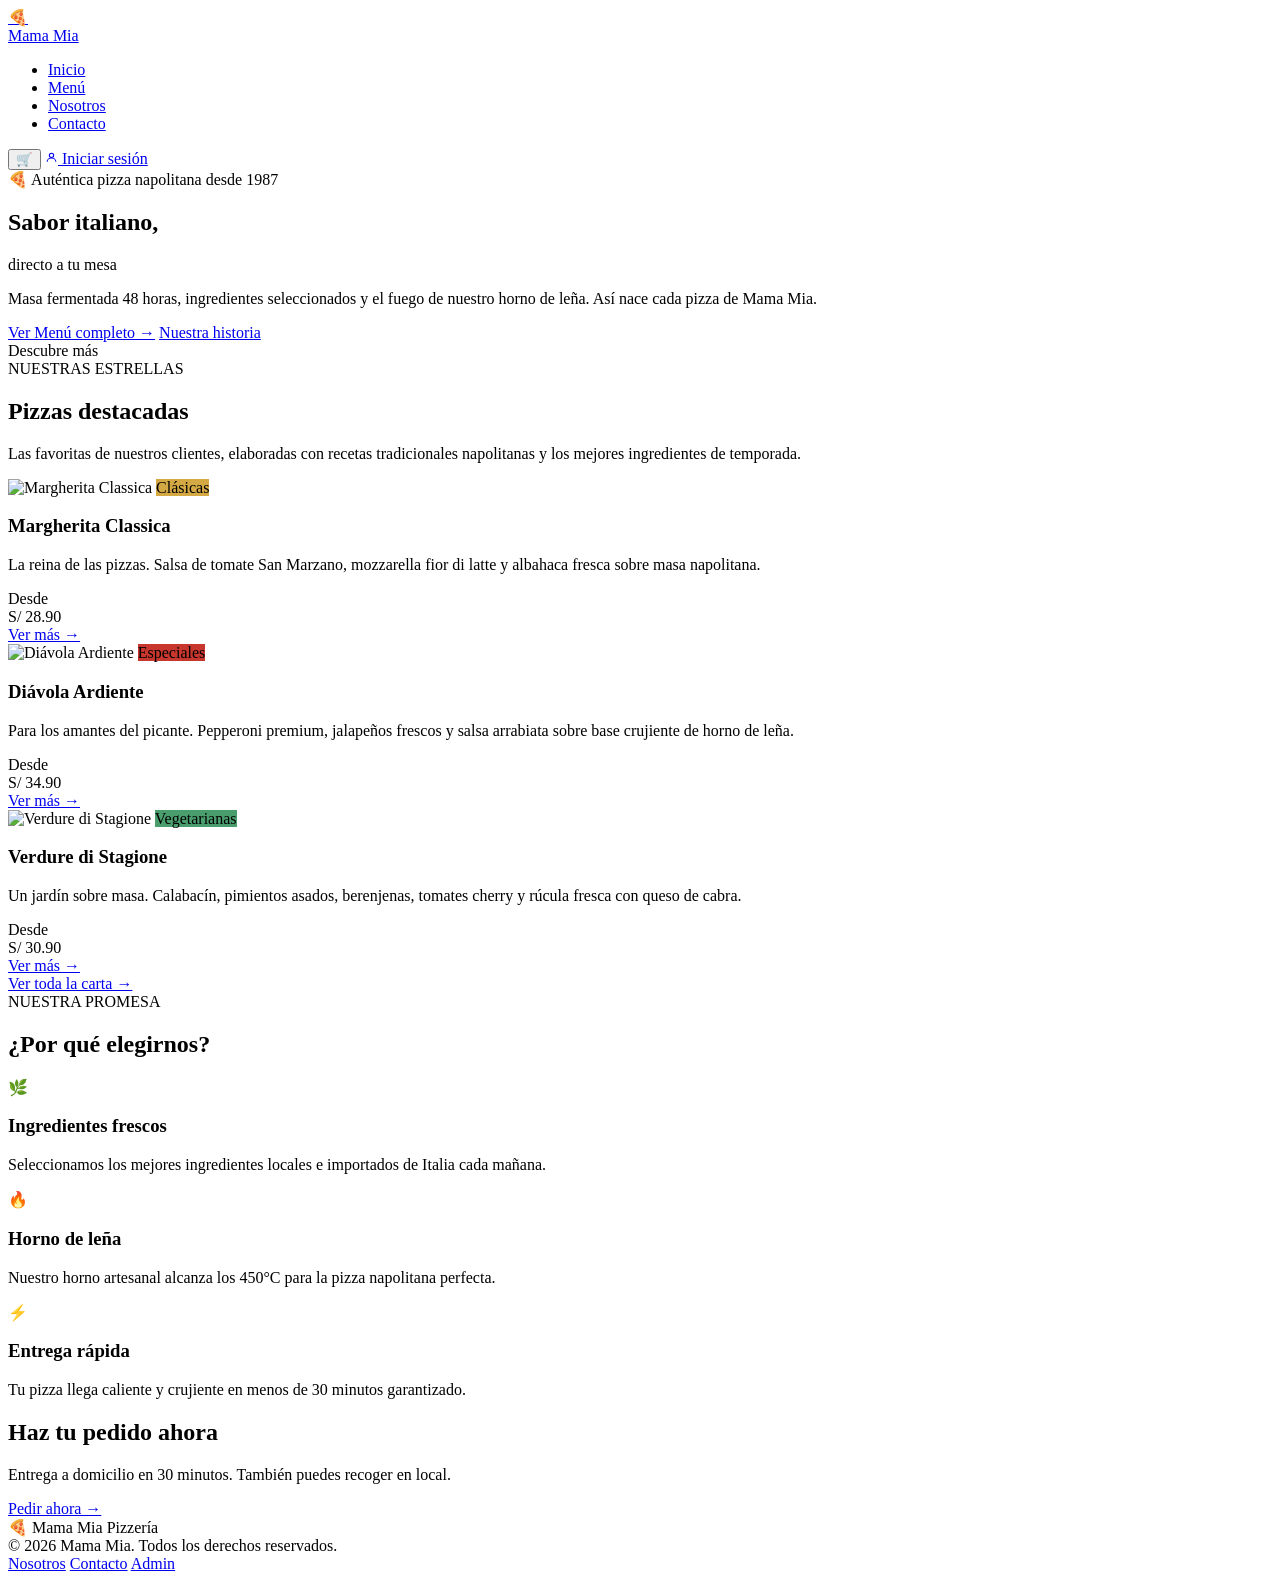
==== index.html @ 946c7c51 "Inicio/landing" ====
<!DOCTYPE html>
<html lang="es">
<head>
  <meta charset="UTF-8"/>
  <meta name="viewport" content="width=device-width, initial-scale=1.0"/>
  <title>Mama Mia Pizzería</title>
  <link href="https://fonts.googleapis.com/css2?family=Playfair+Display:ital,wght@0,700;0,900;1,700&family=Inter:wght@300;400;500;600&display=swap" rel="stylesheet"/>
  <link rel="stylesheet" href="css/style.css"/>
  <link rel="stylesheet" href="css/index.css"/>
</head>
<body>

  <!-- NAV -->
  <nav id="navbar">
    <a class="nav-logo" href="index.html">
      <div class="nav-logo-icon">🍕</div>
      <span class="nav-logo-text">Mama Mia</span>
    </a>
    <ul class="nav-links">
      <li><a href="index.html" class="active">Inicio</a></li>
      <li><a href="menu.html">Menú</a></li>
      <li><a href="nosotros.html">Nosotros</a></li>
      <li><a href="nosotros.html#contacto">Contacto</a></li>
    </ul>
    <div class="nav-right">
      <button class="nav-cart" aria-label="Carrito" onclick="location.href='carrito.html'">🛒</button>
      <a href="login.html" class="nav-signin">
        <svg width="13" height="13" fill="none" stroke="currentColor" stroke-width="2" viewBox="0 0 24 24"><circle cx="12" cy="8" r="4"/><path d="M4 20c0-4 3.6-7 8-7s8 3 8 7"/></svg>
        Iniciar sesión
      </a>
    </div>
  </nav>

  <!-- HERO -->
  <section class="hero" id="inicio">
    <div class="hero-bg" id="heroBg"></div>
    <div class="hero-overlay"></div>
    <div class="hero-content">
      <div class="hero-tag">🍕 Auténtica pizza napolitana desde 1987</div>
      <h1 class="hero-title">Sabor italiano,</h1>
      <span class="hero-title-gold">directo a tu mesa</span>
      <p class="hero-sub">Masa fermentada 48 horas, ingredientes seleccionados y el fuego de nuestro horno de leña. Así nace cada pizza de Mama Mia.</p>
      <div class="hero-btns">
        <a href="menu.html" class="btn-red">Ver Menú completo →</a>
        <a href="nosotros.html" class="btn-outline-white">Nuestra historia</a>
      </div>
    </div>
    <div class="hero-scroll">Descubre más</div>
  </section>

  <!-- PIZZAS DESTACADAS -->
  <section class="pizzas" id="menu">
    <div class="pizzas-header">
      <div class="section-label">NUESTRAS ESTRELLAS</div>
      <h2 class="section-title">Pizzas destacadas</h2>
      <p class="section-sub" style="margin-top:0.8rem;">Las favoritas de nuestros clientes, elaboradas con recetas tradicionales napolitanas y los mejores ingredientes de temporada.</p>
    </div>
    <div class="pizzas-grid">

      <div class="pizza-card">
        <div class="pizza-img-wrap">
          <img src="https://images.unsplash.com/photo-1574071318508-1cdbab80d002?w=600&q=80" alt="Margherita Classica" loading="lazy"/>
          <span class="pizza-cat" style="background:#D4A843">Clásicas</span>
        </div>
        <div class="pizza-body">
          <h3>Margherita Classica</h3>
          <p>La reina de las pizzas. Salsa de tomate San Marzano, mozzarella fior di latte y albahaca fresca sobre masa napolitana.</p>
          <div class="pizza-foot">
            <div><div class="pizza-from">Desde</div><div class="pizza-price">S/ 28.90</div></div>
            <a href="menu.html" class="btn-ver">Ver más →</a>
          </div>
        </div>
      </div>

      <div class="pizza-card">
        <div class="pizza-img-wrap">
          <img src="https://images.unsplash.com/photo-1565299624946-b28f40a0ae38?w=600&q=80" alt="Diávola Ardiente" loading="lazy"/>
          <span class="pizza-cat" style="background:#C8372D">Especiales</span>
        </div>
        <div class="pizza-body">
          <h3>Diávola Ardiente</h3>
          <p>Para los amantes del picante. Pepperoni premium, jalapeños frescos y salsa arrabiata sobre base crujiente de horno de leña.</p>
          <div class="pizza-foot">
            <div><div class="pizza-from">Desde</div><div class="pizza-price">S/ 34.90</div></div>
            <a href="menu.html" class="btn-ver">Ver más →</a>
          </div>
        </div>
      </div>

      <div class="pizza-card">
        <div class="pizza-img-wrap">
          <img src="https://images.unsplash.com/photo-1571407970349-bc81e7e96d47?w=600&q=80" alt="Verdure di Stagione" loading="lazy"/>
          <span class="pizza-cat" style="background:#4A9E6E">Vegetarianas</span>
        </div>
        <div class="pizza-body">
          <h3>Verdure di Stagione</h3>
          <p>Un jardín sobre masa. Calabacín, pimientos asados, berenjenas, tomates cherry y rúcula fresca con queso de cabra.</p>
          <div class="pizza-foot">
            <div><div class="pizza-from">Desde</div><div class="pizza-price">S/ 30.90</div></div>
            <a href="menu.html" class="btn-ver">Ver más →</a>
          </div>
        </div>
      </div>

    </div>
    <div class="pizzas-center">
      <a href="menu.html" class="btn-outline-red">Ver toda la carta →</a>
    </div>
  </section>

  <!-- POR QUÉ ELEGIRNOS -->
  <section class="why" id="nosotros">
    <div class="why-header">
      <div class="section-label">NUESTRA PROMESA</div>
      <h2 class="section-title">¿Por qué elegirnos?</h2>
    </div>
    <div class="why-grid">
      <div class="why-card">
        <div class="why-icon green">🌿</div>
        <h3>Ingredientes frescos</h3>
        <p>Seleccionamos los mejores ingredientes locales e importados de Italia cada mañana.</p>
      </div>
      <div class="why-card">
        <div class="why-icon redlight">🔥</div>
        <h3>Horno de leña</h3>
        <p>Nuestro horno artesanal alcanza los 450°C para la pizza napolitana perfecta.</p>
      </div>
      <div class="why-card">
        <div class="why-icon orange">⚡</div>
        <h3>Entrega rápida</h3>
        <p>Tu pizza llega caliente y crujiente en menos de 30 minutos garantizado.</p>
      </div>
    </div>
  </section>

  <!-- CTA -->
  <section class="cta-banner" id="contacto">
    <div class="cta-overlay"></div>
    <div class="cta-content">
      <h2>Haz tu pedido ahora</h2>
      <p>Entrega a domicilio en 30 minutos. También puedes recoger en local.</p>
      <a href="menu.html" class="btn-red">Pedir ahora →</a>
    </div>
  </section>

  <!-- FOOTER -->
  <footer>
    <div class="footer-brand">🍕 Mama Mia Pizzería</div>
    <div class="footer-copy">© 2026 Mama Mia. Todos los derechos reservados.</div>
    <div class="footer-links">
      <a href="nosotros.html">Nosotros</a>
      <a href="nosotros.html#contacto">Contacto</a>
      <a href="admin.html">Admin</a>
    </div>
  </footer>

  <script src="js/main.js"></script>
  <script src="js/index.js"></script>
</body>
</html>
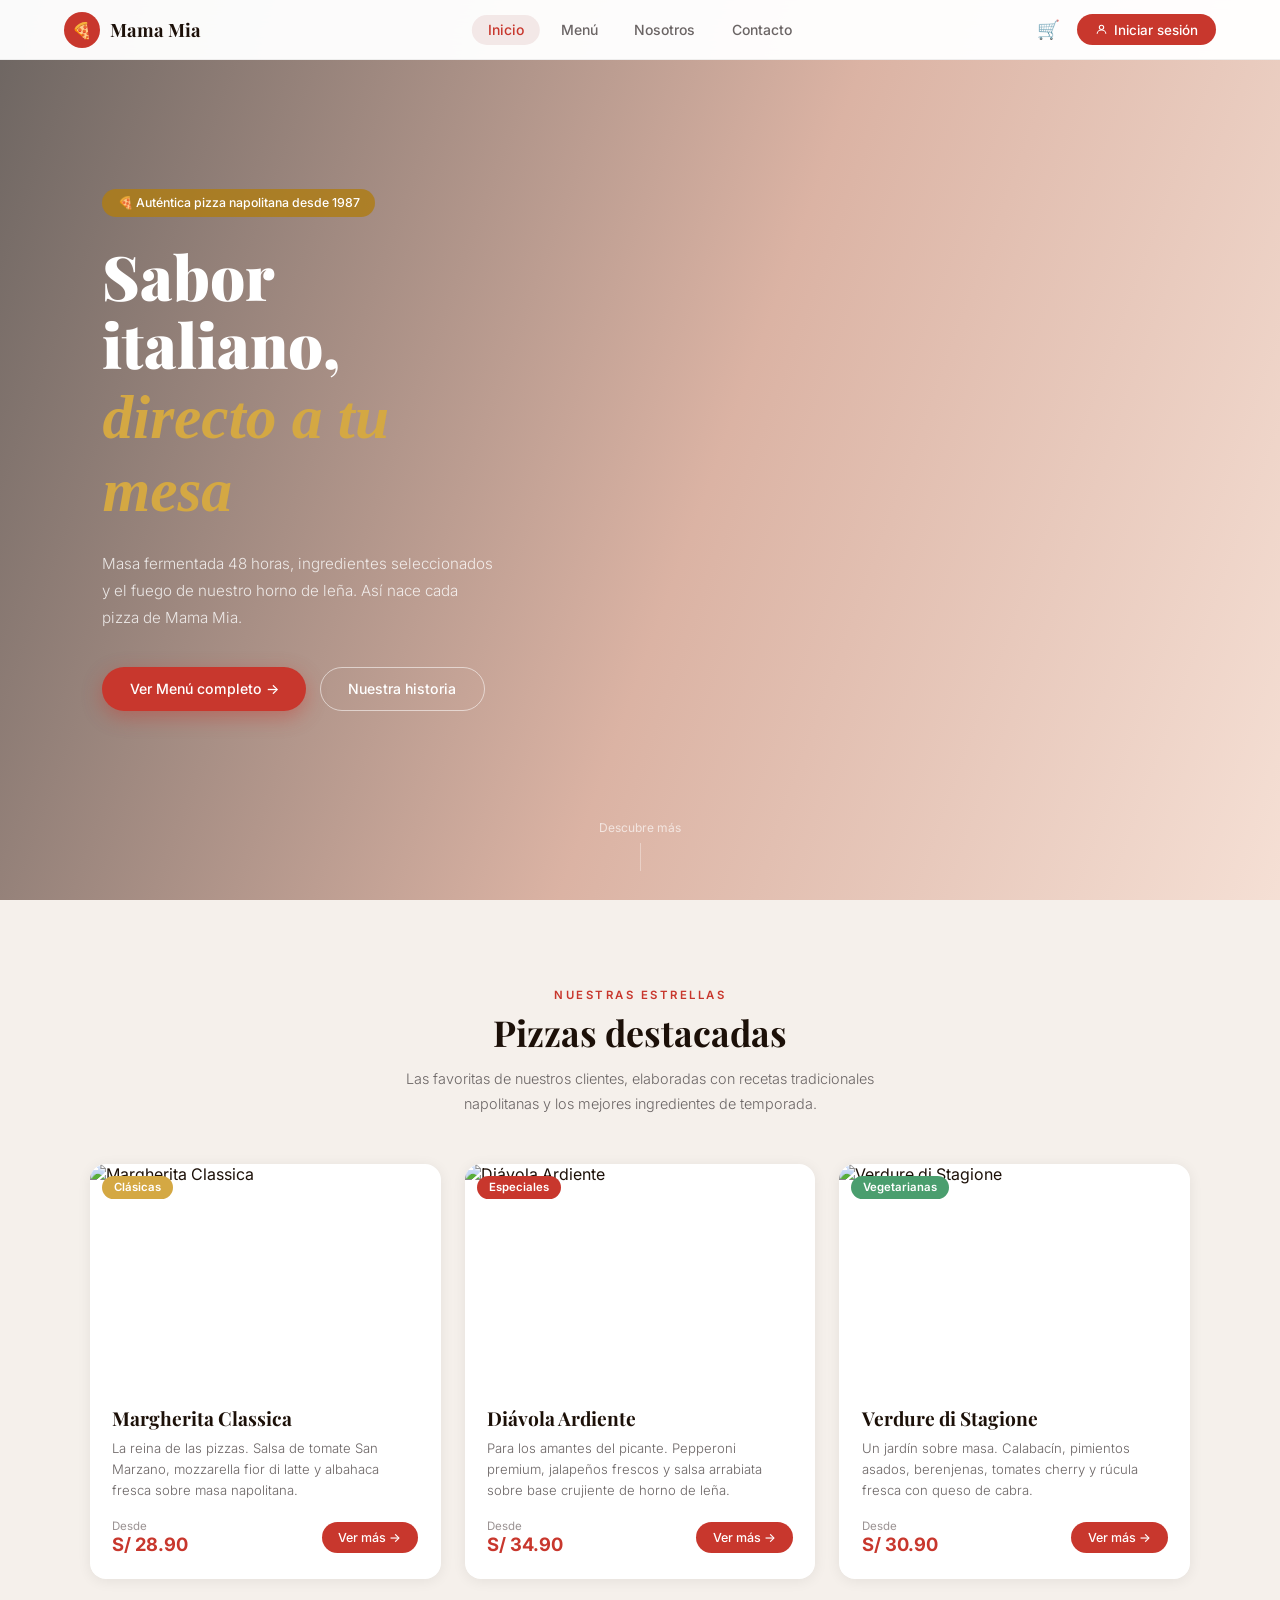
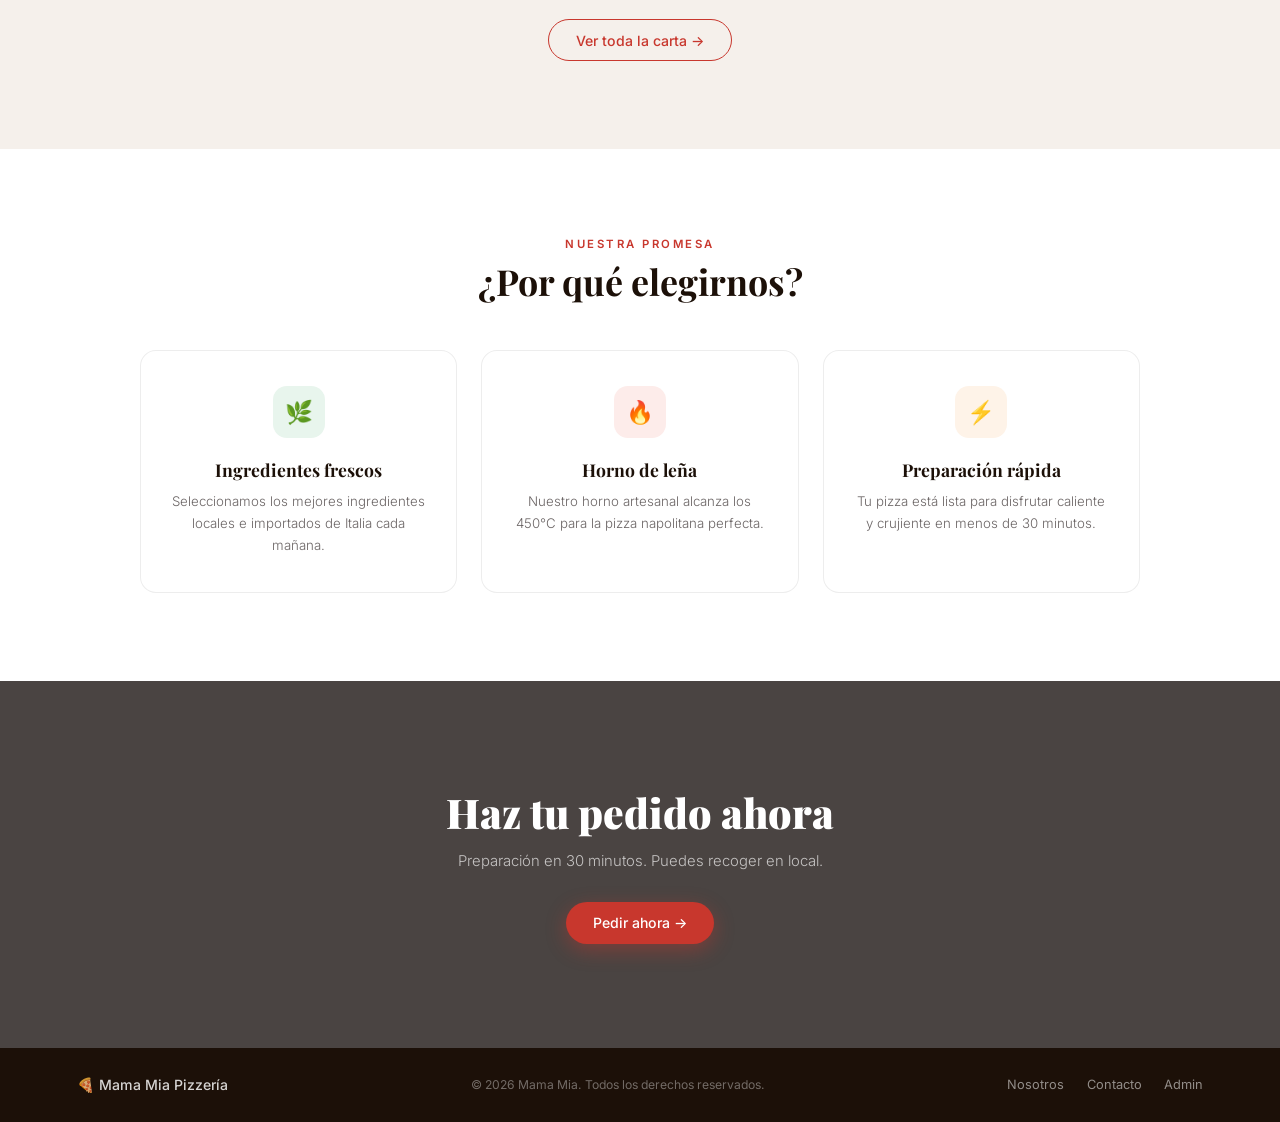
==== commit d0f049af: "correción linea 130,131 y 141" ====
--- a/index.html
+++ b/index.html
@@ -127,8 +127,8 @@
       </div>
       <div class="why-card">
         <div class="why-icon orange">⚡</div>
-        <h3>Entrega rápida</h3>
-        <p>Tu pizza llega caliente y crujiente en menos de 30 minutos garantizado.</p>
+        <h3>Preparación rápida</h3>
+        <p>Tu pizza está lista para disfrutar caliente y crujiente en menos de 30 minutos.</p>
       </div>
     </div>
   </section>
@@ -138,7 +138,7 @@
     <div class="cta-overlay"></div>
     <div class="cta-content">
       <h2>Haz tu pedido ahora</h2>
-      <p>Entrega a domicilio en 30 minutos. También puedes recoger en local.</p>
+      <p>Preparación en 30 minutos. Puedes recoger en local.</p>
       <a href="menu.html" class="btn-red">Pedir ahora →</a>
     </div>
   </section>
--- a/css/style.css
+++ b/css/style.css
@@ -0,0 +1,323 @@
+/* =============================================
+   style.css — Estilos globales Mama Mia
+   Compartido por todas las páginas
+   ============================================= */
+
+*,
+*::before,
+*::after {
+    margin: 0;
+    padding: 0;
+    box-sizing: border-box;
+}
+
+:root {
+    --red: #C8372D;
+    --red-hover: #a82c23;
+    --gold: #D4A843;
+    --cream: #F5F0EB;
+    --dark: #1C1008;
+    --gray: #6B6565;
+    --light-gray: #9B9393;
+    --white: #FFFFFF;
+    --card-radius: 16px;
+}
+
+html {
+    scroll-behavior: smooth;
+}
+
+body {
+    font-family: 'Inter', sans-serif;
+    background: var(--white);
+    color: var(--dark);
+    overflow-x: hidden;
+}
+
+/* ── NAV ── */
+nav {
+    position: fixed;
+    top: 0;
+    left: 0;
+    right: 0;
+    z-index: 200;
+    display: flex;
+    align-items: center;
+    justify-content: space-between;
+    padding: 0 5%;
+    height: 60px;
+    background: rgba(255, 255, 255, 0.97);
+    backdrop-filter: blur(12px);
+    border-bottom: 1px solid rgba(0, 0, 0, 0.06);
+    transition: box-shadow 0.3s;
+}
+
+nav.scrolled {
+    box-shadow: 0 2px 20px rgba(0, 0, 0, 0.1);
+}
+
+.nav-logo {
+    display: flex;
+    align-items: center;
+    gap: 0.6rem;
+    text-decoration: none;
+}
+
+.nav-logo-icon {
+    width: 36px;
+    height: 36px;
+    background: var(--red);
+    border-radius: 50%;
+    display: flex;
+    align-items: center;
+    justify-content: center;
+    font-size: 1rem;
+}
+
+.nav-logo-text {
+    font-family: 'Playfair Display', serif;
+    font-size: 1.15rem;
+    font-weight: 700;
+    color: var(--dark);
+}
+
+.nav-links {
+    position: absolute;
+    left: 50%;
+    transform: translateX(-50%);
+    display: flex;
+    align-items: center;
+    gap: 0.3rem;
+    list-style: none;
+}
+
+.nav-links a {
+    text-decoration: none;
+    font-size: 0.875rem;
+    font-weight: 500;
+    color: var(--gray);
+    padding: 0.4rem 1rem;
+    border-radius: 50px;
+    transition: color 0.2s, background 0.2s;
+}
+
+.nav-links a:hover {
+    color: var(--dark);
+}
+
+.nav-links a.active {
+    background: #F3E8E7;
+    color: var(--red);
+}
+
+.nav-right {
+    display: flex;
+    align-items: center;
+    gap: 0.8rem;
+}
+
+.nav-cart {
+    background: none;
+    border: none;
+    cursor: pointer;
+    font-size: 1.15rem;
+    padding: 0.3rem;
+    transition: transform 0.2s;
+}
+
+.nav-cart:hover {
+    transform: scale(1.15);
+}
+
+.nav-signin {
+    display: flex;
+    align-items: center;
+    gap: 0.4rem;
+    background: var(--red);
+    color: #fff;
+    border: none;
+    padding: 0.48rem 1.1rem;
+    border-radius: 50px;
+    font-size: 0.84rem;
+    font-weight: 500;
+    cursor: pointer;
+    text-decoration: none;
+    transition: background 0.2s, transform 0.2s;
+}
+
+.nav-signin:hover {
+    background: var(--red-hover);
+    transform: translateY(-1px);
+}
+
+/* ── BOTONES GLOBALES ── */
+.btn-red {
+    background: var(--red);
+    color: #fff;
+    padding: 0.78rem 1.7rem;
+    border-radius: 50px;
+    text-decoration: none;
+    font-size: 0.88rem;
+    font-weight: 500;
+    display: inline-flex;
+    align-items: center;
+    gap: 0.4rem;
+    box-shadow: 0 6px 20px rgba(200, 55, 45, 0.42);
+    transition: background 0.2s, transform 0.2s, box-shadow 0.2s;
+    border: none;
+    cursor: pointer;
+}
+
+.btn-red:hover {
+    background: var(--red-hover);
+    transform: translateY(-2px);
+    box-shadow: 0 10px 28px rgba(200, 55, 45, 0.52);
+}
+
+.btn-outline-red {
+    display: inline-flex;
+    align-items: center;
+    gap: 0.5rem;
+    border: 1.5px solid var(--red);
+    color: var(--red);
+    background: transparent;
+    padding: 0.72rem 1.7rem;
+    border-radius: 50px;
+    font-size: 0.88rem;
+    font-weight: 500;
+    text-decoration: none;
+    cursor: pointer;
+    transition: background 0.2s, color 0.2s, transform 0.2s;
+}
+
+.btn-outline-red:hover {
+    background: var(--red);
+    color: #fff;
+    transform: translateY(-2px);
+}
+
+.btn-outline-white {
+    background: transparent;
+    color: #fff;
+    padding: 0.78rem 1.7rem;
+    border-radius: 50px;
+    text-decoration: none;
+    font-size: 0.88rem;
+    font-weight: 500;
+    border: 1.5px solid rgba(255, 255, 255, 0.55);
+    transition: background 0.2s, border-color 0.2s;
+}
+
+.btn-outline-white:hover {
+    background: rgba(255, 255, 255, 0.1);
+    border-color: rgba(255, 255, 255, 0.9);
+}
+
+/* ── SECCIÓN LABELS ── */
+.section-label {
+    font-size: 0.71rem;
+    font-weight: 600;
+    letter-spacing: 2.5px;
+    text-transform: uppercase;
+    color: var(--red);
+    margin-bottom: 0.6rem;
+}
+
+.section-title {
+    font-family: 'Playfair Display', serif;
+    font-size: clamp(1.75rem, 2.8vw, 2.5rem);
+    font-weight: 700;
+    color: var(--dark);
+    line-height: 1.15;
+}
+
+.section-sub {
+    color: var(--gray);
+    font-size: 0.9rem;
+    line-height: 1.75;
+    font-weight: 300;
+    max-width: 540px;
+    margin: 0 auto;
+}
+
+/* ── FOOTER ── */
+footer {
+    background: #1C1008;
+    padding: 1.8rem 6%;
+    display: flex;
+    align-items: center;
+    justify-content: space-between;
+    flex-wrap: wrap;
+    gap: 1rem;
+}
+
+.footer-brand {
+    display: flex;
+    align-items: center;
+    gap: 0.5rem;
+    color: rgba(255, 255, 255, 0.82);
+    font-size: 0.88rem;
+    font-weight: 500;
+}
+
+.footer-copy {
+    color: rgba(255, 255, 255, 0.38);
+    font-size: 0.76rem;
+}
+
+.footer-links {
+    display: flex;
+    gap: 1.4rem;
+}
+
+.footer-links a {
+    color: rgba(255, 255, 255, 0.52);
+    text-decoration: none;
+    font-size: 0.8rem;
+    transition: color 0.2s;
+}
+
+.footer-links a:hover {
+    color: #fff;
+}
+
+/* ── ANIMACIONES GLOBALES ── */
+@keyframes fadeUp {
+    to {
+        opacity: 1;
+        transform: translateY(0);
+    }
+}
+
+@keyframes cardIn {
+    to {
+        opacity: 1;
+        transform: translateY(0);
+    }
+}
+
+@keyframes scrollBounce {
+
+    0%,
+    100% {
+        transform: translateX(-50%) translateY(0);
+    }
+
+    50% {
+        transform: translateX(-50%) translateY(7px);
+    }
+}
+
+/* ── RESPONSIVE ── */
+@media (max-width: 900px) {
+    .nav-links {
+        display: none;
+    }
+}
+
+@media (max-width: 580px) {
+    footer {
+        flex-direction: column;
+        align-items: flex-start;
+    }
+}
--- a/css/index.css
+++ b/css/index.css
@@ -0,0 +1,397 @@
+/* =============================================
+   index.css — Estilos exclusivos del Inicio
+   ============================================= */
+
+/* ── HERO ── */
+.hero {
+    position: relative;
+    height: 100vh;
+    min-height: 600px;
+    display: flex;
+    align-items: center;
+    overflow: hidden;
+}
+
+.hero-bg {
+    position: absolute;
+    inset: 0;
+    background: url('https://images.unsplash.com/photo-1574071318508-1cdbab80d002?w=1800&q=85') center/cover no-repeat;
+    transform: scale(1.06);
+    transition: transform 7s ease;
+}
+
+.hero-bg.loaded {
+    transform: scale(1);
+}
+
+.hero-overlay {
+    position: absolute;
+    inset: 0;
+    background: linear-gradient(110deg, rgba(18, 6, 0, 0.62) 0%, rgba(160, 55, 15, 0.38) 55%, rgba(200, 80, 20, 0.18) 100%);
+}
+
+.hero-content {
+    position: relative;
+    z-index: 2;
+    max-width: 600px;
+    padding: 0 8%;
+    opacity: 0;
+    transform: translateY(32px);
+    animation: fadeUp 0.9s 0.25s ease forwards;
+}
+
+.hero-tag {
+    display: inline-flex;
+    align-items: center;
+    gap: 0.5rem;
+    background: rgba(175, 125, 20, 0.82);
+    color: #fff;
+    font-size: 0.77rem;
+    font-weight: 500;
+    padding: 0.38rem 0.95rem;
+    border-radius: 50px;
+    margin-bottom: 1.6rem;
+    backdrop-filter: blur(4px);
+}
+
+.hero-title {
+    font-family: 'Playfair Display', serif;
+    font-size: clamp(2.6rem, 4.8vw, 4rem);
+    font-weight: 900;
+    color: #fff;
+    line-height: 1.1;
+    margin-bottom: 0.2rem;
+}
+
+.hero-title-gold {
+    font-family: 'Playfair Display', serif;
+    font-size: clamp(2.6rem, 4.8vw, 4rem);
+    font-weight: 900;
+    font-style: italic;
+    color: var(--gold);
+    line-height: 1.2;
+    display: block;
+    margin-bottom: 1.4rem;
+}
+
+.hero-sub {
+    color: rgba(255, 255, 255, 0.8);
+    font-size: 0.95rem;
+    line-height: 1.78;
+    font-weight: 300;
+    max-width: 450px;
+    margin-bottom: 2.2rem;
+}
+
+.hero-btns {
+    display: flex;
+    gap: 0.9rem;
+    flex-wrap: wrap;
+}
+
+.hero-scroll {
+    position: absolute;
+    bottom: 1.8rem;
+    left: 50%;
+    transform: translateX(-50%);
+    color: rgba(255, 255, 255, 0.65);
+    font-size: 0.75rem;
+    display: flex;
+    flex-direction: column;
+    align-items: center;
+    gap: 0.5rem;
+    z-index: 2;
+    animation: scrollBounce 2.2s ease-in-out infinite;
+}
+
+.hero-scroll::after {
+    content: '';
+    width: 1px;
+    height: 28px;
+    background: rgba(255, 255, 255, 0.35);
+}
+
+/* ── PIZZAS DESTACADAS ── */
+.pizzas {
+    background: var(--cream);
+    padding: 5.5rem 6%;
+}
+
+.pizzas-header {
+    text-align: center;
+    margin-bottom: 3rem;
+}
+
+.pizzas-grid {
+    display: grid;
+    grid-template-columns: repeat(3, 1fr);
+    gap: 1.5rem;
+    max-width: 1100px;
+    margin: 0 auto 2.5rem;
+}
+
+.pizza-card {
+    background: #fff;
+    border-radius: var(--card-radius);
+    overflow: hidden;
+    box-shadow: 0 2px 14px rgba(0, 0, 0, 0.07);
+    opacity: 0;
+    transform: translateY(30px);
+    transition: transform 0.4s cubic-bezier(.22, .68, 0, 1.15), box-shadow 0.35s;
+}
+
+.pizza-card.visible {
+    animation: cardIn 0.65s ease forwards;
+}
+
+.pizza-card:nth-child(2).visible {
+    animation-delay: 0.1s;
+}
+
+.pizza-card:nth-child(3).visible {
+    animation-delay: 0.2s;
+}
+
+.pizza-card:hover {
+    transform: translateY(-8px) !important;
+    box-shadow: 0 20px 44px rgba(0, 0, 0, 0.13);
+}
+
+.pizza-img-wrap {
+    position: relative;
+    height: 220px;
+    overflow: hidden;
+}
+
+.pizza-img-wrap img {
+    width: 100%;
+    height: 100%;
+    object-fit: cover;
+    transition: transform 0.55s ease;
+}
+
+.pizza-card:hover .pizza-img-wrap img {
+    transform: scale(1.08);
+}
+
+.pizza-cat {
+    position: absolute;
+    top: 12px;
+    left: 12px;
+    color: #fff;
+    font-size: 0.71rem;
+    font-weight: 600;
+    padding: 0.28rem 0.75rem;
+    border-radius: 50px;
+}
+
+.pizza-body {
+    padding: 1.3rem 1.4rem 1.5rem;
+}
+
+.pizza-body h3 {
+    font-family: 'Playfair Display', serif;
+    font-size: 1.2rem;
+    font-weight: 700;
+    margin-bottom: 0.45rem;
+}
+
+.pizza-body p {
+    font-size: 0.82rem;
+    color: var(--gray);
+    line-height: 1.6;
+    margin-bottom: 1.15rem;
+    font-weight: 300;
+    display: -webkit-box;
+    -webkit-line-clamp: 3;
+    -webkit-box-orient: vertical;
+    overflow: hidden;
+}
+
+.pizza-foot {
+    display: flex;
+    align-items: center;
+    justify-content: space-between;
+}
+
+.pizza-from {
+    font-size: 0.72rem;
+    color: var(--light-gray);
+}
+
+.pizza-price {
+    font-size: 1.15rem;
+    font-weight: 700;
+    color: var(--red);
+}
+
+.btn-ver {
+    background: var(--red);
+    color: #fff;
+    border: none;
+    padding: 0.52rem 1.05rem;
+    border-radius: 50px;
+    font-size: 0.78rem;
+    font-weight: 500;
+    cursor: pointer;
+    text-decoration: none;
+    display: inline-flex;
+    align-items: center;
+    gap: 0.35rem;
+    transition: background 0.2s, transform 0.2s;
+}
+
+.btn-ver:hover {
+    background: var(--red-hover);
+    transform: translateX(2px);
+}
+
+.pizzas-center {
+    text-align: center;
+}
+
+/* ── POR QUÉ ELEGIRNOS ── */
+.why {
+    background: #fff;
+    padding: 5.5rem 6%;
+}
+
+.why-header {
+    text-align: center;
+    margin-bottom: 3rem;
+}
+
+.why-grid {
+    display: grid;
+    grid-template-columns: repeat(3, 1fr);
+    gap: 1.5rem;
+    max-width: 1000px;
+    margin: 0 auto;
+}
+
+.why-card {
+    background: #fff;
+    border-radius: var(--card-radius);
+    padding: 2.2rem 1.8rem;
+    text-align: center;
+    border: 1px solid rgba(0, 0, 0, 0.07);
+    opacity: 0;
+    transform: translateY(24px);
+    transition: transform 0.35s, box-shadow 0.35s;
+}
+
+.why-card.visible {
+    animation: cardIn 0.6s ease forwards;
+}
+
+.why-card:nth-child(2).visible {
+    animation-delay: 0.12s;
+}
+
+.why-card:nth-child(3).visible {
+    animation-delay: 0.22s;
+}
+
+.why-card:hover {
+    transform: translateY(-6px) !important;
+    box-shadow: 0 14px 36px rgba(0, 0, 0, 0.09);
+}
+
+.why-icon {
+    width: 52px;
+    height: 52px;
+    border-radius: 14px;
+    margin: 0 auto 1.2rem;
+    display: flex;
+    align-items: center;
+    justify-content: center;
+    font-size: 1.4rem;
+}
+
+.why-icon.green {
+    background: #E8F5ED;
+}
+
+.why-icon.redlight {
+    background: #FDECEA;
+}
+
+.why-icon.orange {
+    background: #FEF3E8;
+}
+
+.why-card h3 {
+    font-family: 'Playfair Display', serif;
+    font-size: 1.1rem;
+    font-weight: 700;
+    margin-bottom: 0.65rem;
+}
+
+.why-card p {
+    font-size: 0.83rem;
+    color: var(--gray);
+    line-height: 1.65;
+    font-weight: 300;
+}
+
+/* ── CTA BANNER ── */
+.cta-banner {
+    position: relative;
+    padding: 6.5rem 6%;
+    text-align: center;
+    overflow: hidden;
+    background: url('https://images.unsplash.com/photo-1513104890138-7c749659a591?w=1600&q=80') center/cover no-repeat;
+}
+
+.cta-overlay {
+    position: absolute;
+    inset: 0;
+    background: rgba(12, 4, 0, 0.74);
+}
+
+.cta-content {
+    position: relative;
+    z-index: 2;
+    opacity: 0;
+    transform: translateY(20px);
+}
+
+.cta-content.visible {
+    animation: cardIn 0.7s ease forwards;
+}
+
+.cta-content h2 {
+    font-family: 'Playfair Display', serif;
+    font-size: clamp(1.8rem, 3.2vw, 2.7rem);
+    font-weight: 900;
+    color: #fff;
+    margin-bottom: 0.8rem;
+}
+
+.cta-content p {
+    color: rgba(255, 255, 255, 0.68);
+    font-size: 0.93rem;
+    font-weight: 300;
+    margin-bottom: 2rem;
+}
+
+/* ── RESPONSIVE ── */
+@media (max-width: 900px) {
+
+    .pizzas-grid,
+    .why-grid {
+        grid-template-columns: 1fr 1fr;
+    }
+}
+
+@media (max-width: 580px) {
+
+    .pizzas-grid,
+    .why-grid {
+        grid-template-columns: 1fr;
+    }
+
+    .hero-btns {
+        flex-direction: column;
+    }
+}
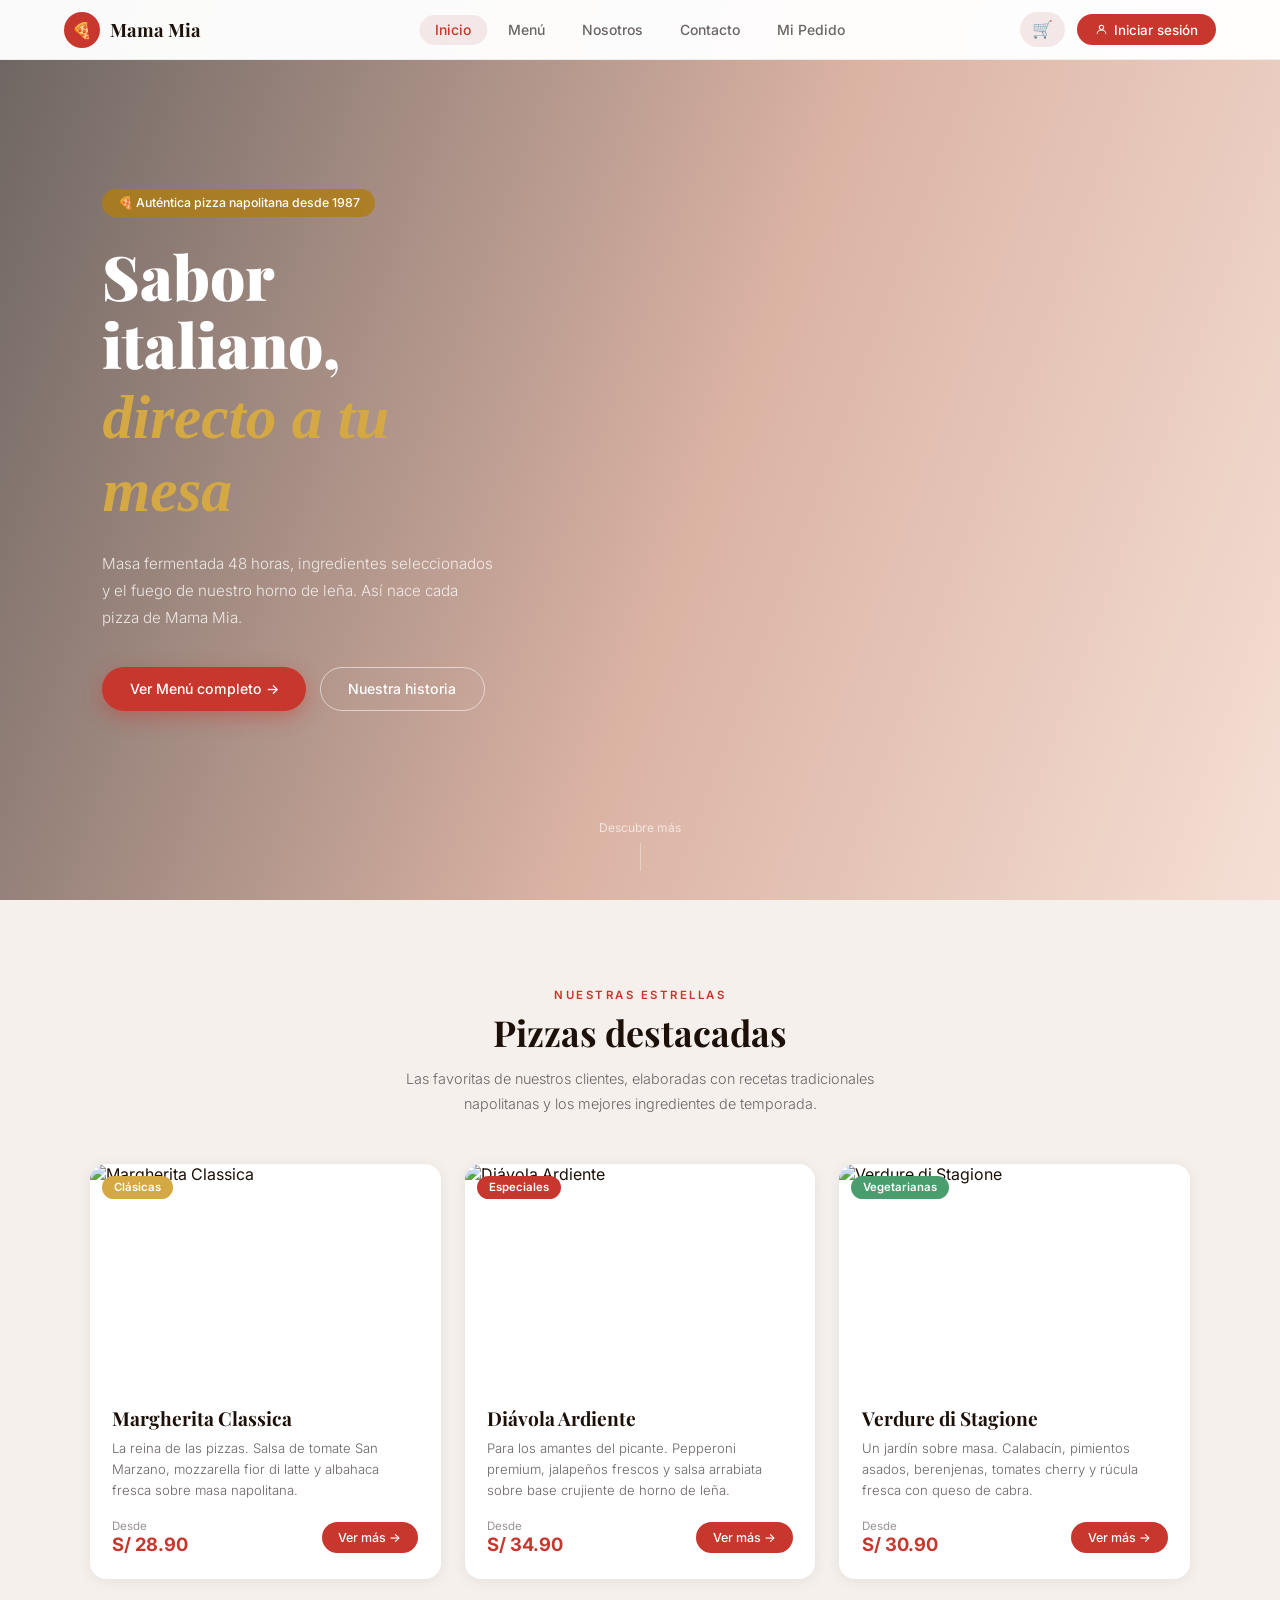
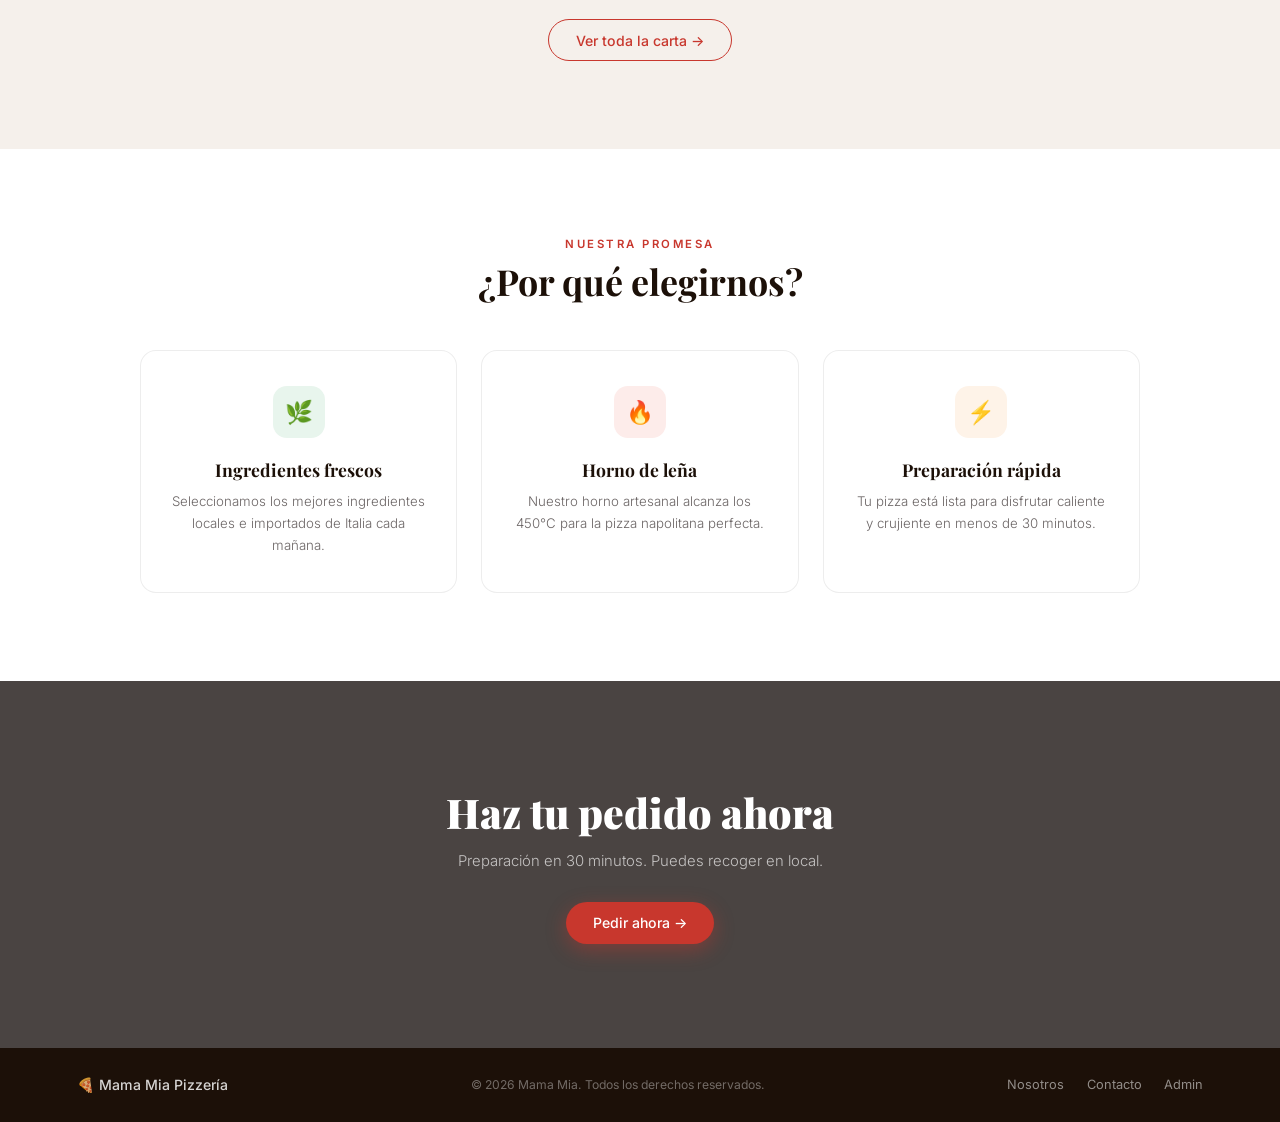
==== commit 9d31b1d4: "Correción de errores Pt1" ====
--- a/index.html
+++ b/index.html
@@ -20,10 +20,13 @@
       <li><a href="index.html" class="active">Inicio</a></li>
       <li><a href="menu.html">Menú</a></li>
       <li><a href="nosotros.html">Nosotros</a></li>
-      <li><a href="nosotros.html#contacto">Contacto</a></li>
+      <li><a href="contacto.html">Contacto</a></li>
+      <li><a href="Mipedido.html">Mi Pedido</a></li>
     </ul>
     <div class="nav-right">
-      <button class="nav-cart" aria-label="Carrito" onclick="location.href='carrito.html'">🛒</button>
+      <button class="nav-cart" onclick="location.href='carrito.html'" aria-label="Carrito">
+      🛒 <span class="nav-cart-badge" id="navCartBadge"></span>
+      </button>
       <a href="login.html" class="nav-signin">
         <svg width="13" height="13" fill="none" stroke="currentColor" stroke-width="2" viewBox="0 0 24 24"><circle cx="12" cy="8" r="4"/><path d="M4 20c0-4 3.6-7 8-7s8 3 8 7"/></svg>
         Iniciar sesión
--- a/css/style.css
+++ b/css/style.css
@@ -117,16 +117,49 @@
 }
 
 .nav-cart {
-    background: none;
+    position: relative;
+    background: #F3E8E7;
     border: none;
     cursor: pointer;
-    font-size: 1.15rem;
-    padding: 0.3rem;
-    transition: transform 0.2s;
+    font-size: 1.05rem;
+    padding: 0.42rem 0.75rem;
+    border-radius: 50px;
+    display: flex;
+    align-items: center;
+    gap: 0.3rem;
+    color: var(--red);
+    font-weight: 600;
+    transition: background 0.2s, transform 0.2s;
 }
 
 .nav-cart:hover {
-    transform: scale(1.15);
+    background: #FDECEA;
+    transform: scale(1.05);
+}
+
+.nav-cart-badge {
+    background: var(--red);
+    color: #fff;
+    font-size: 0.65rem;
+    font-weight: 700;
+    min-width: 18px;
+    height: 18px;
+    border-radius: 50px;
+    display: none;
+    align-items: center;
+    justify-content: center;
+    padding: 0 4px;
+    animation: badgePop 0.3s cubic-bezier(.22, .68, 0, 1.4);
+}
+
+@keyframes badgePop {
+    0% {
+        transform: scale(0);
+    }
+
+    100% {
+        transform: scale(1);
+    }
 }
 
 .nav-signin {
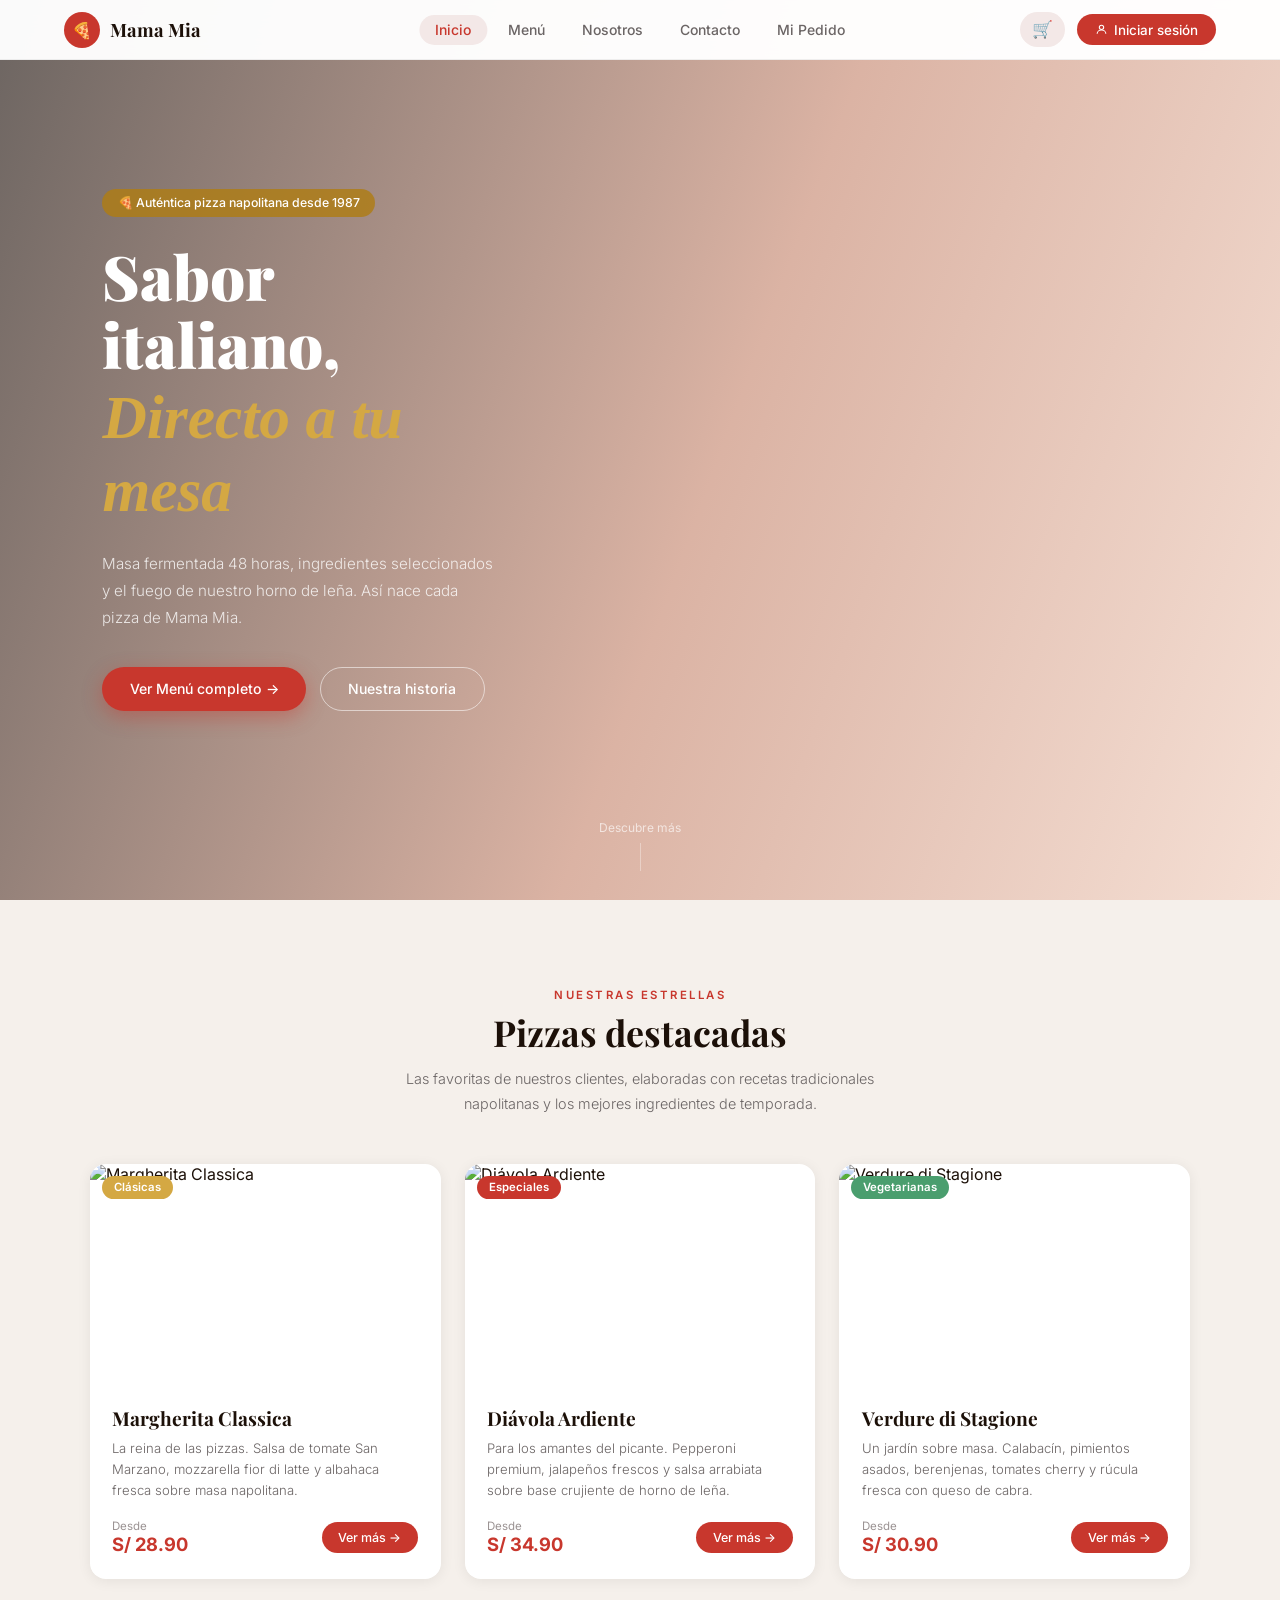
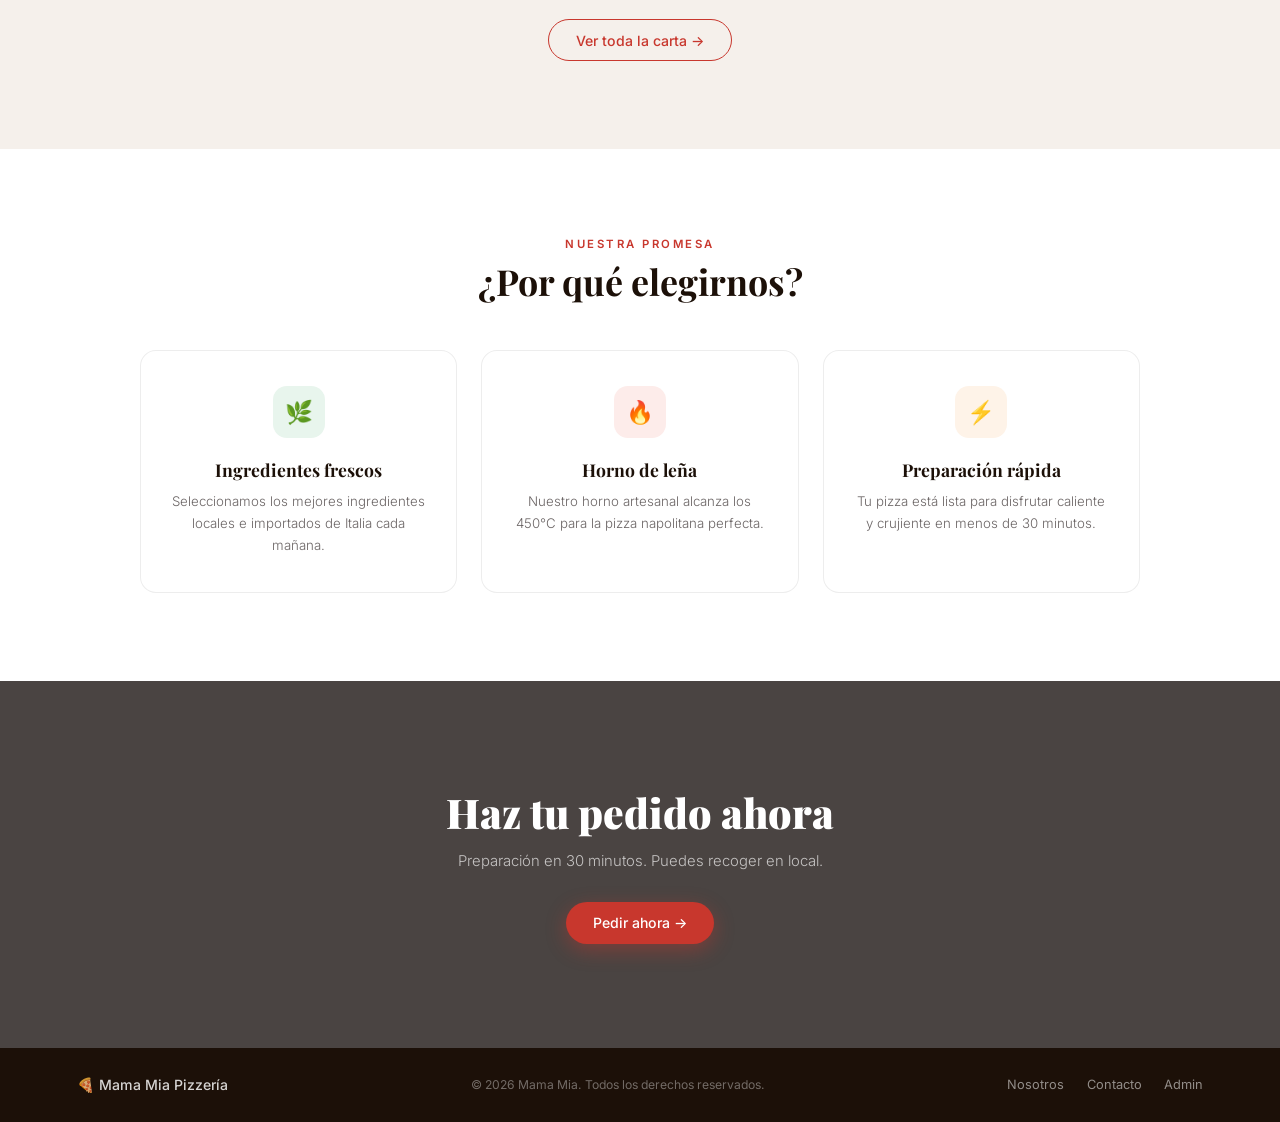
==== commit bf0c0fd1: "Primer commit - Jorge Soto" ====
--- a/index.html
+++ b/index.html
@@ -41,7 +41,7 @@
     <div class="hero-content">
       <div class="hero-tag">🍕 Auténtica pizza napolitana desde 1987</div>
       <h1 class="hero-title">Sabor italiano,</h1>
-      <span class="hero-title-gold">directo a tu mesa</span>
+      <span class="hero-title-gold">Directo a tu mesa</span>
       <p class="hero-sub">Masa fermentada 48 horas, ingredientes seleccionados y el fuego de nuestro horno de leña. Así nace cada pizza de Mama Mia.</p>
       <div class="hero-btns">
         <a href="menu.html" class="btn-red">Ver Menú completo →</a>
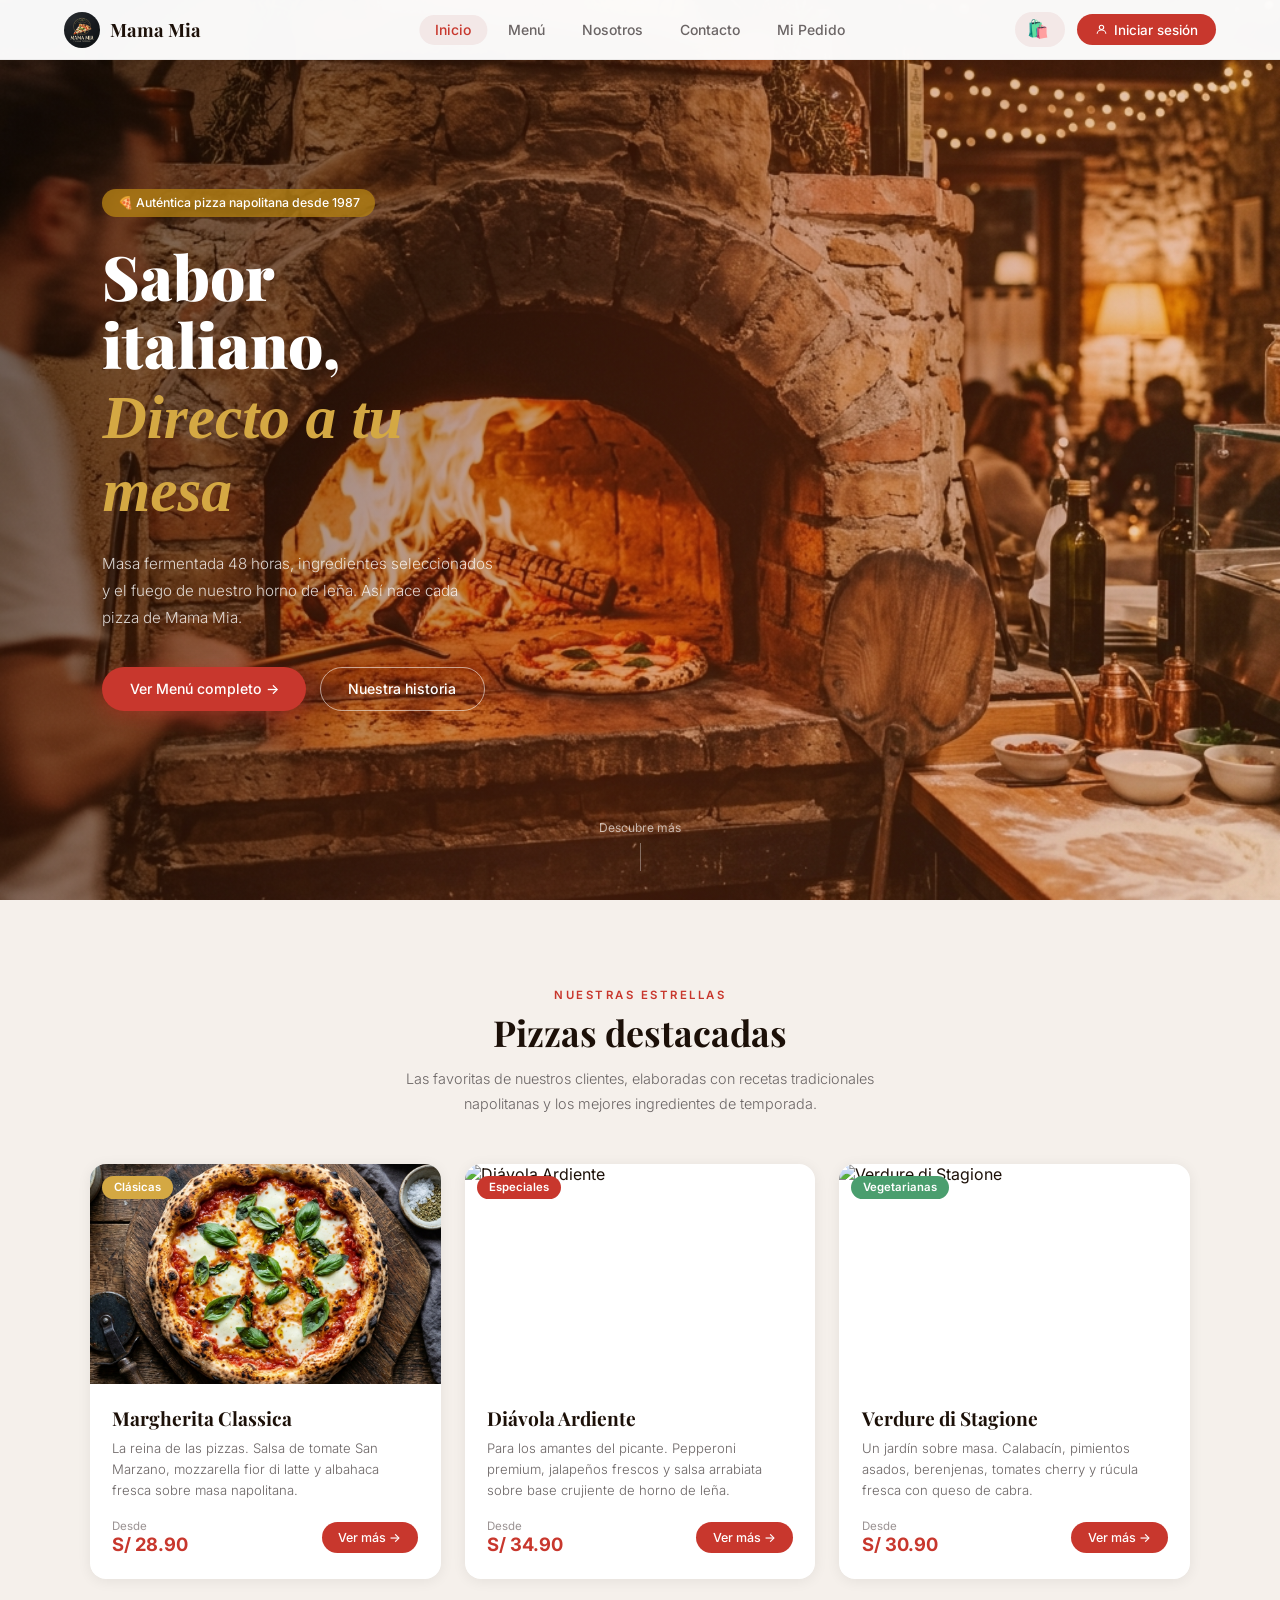
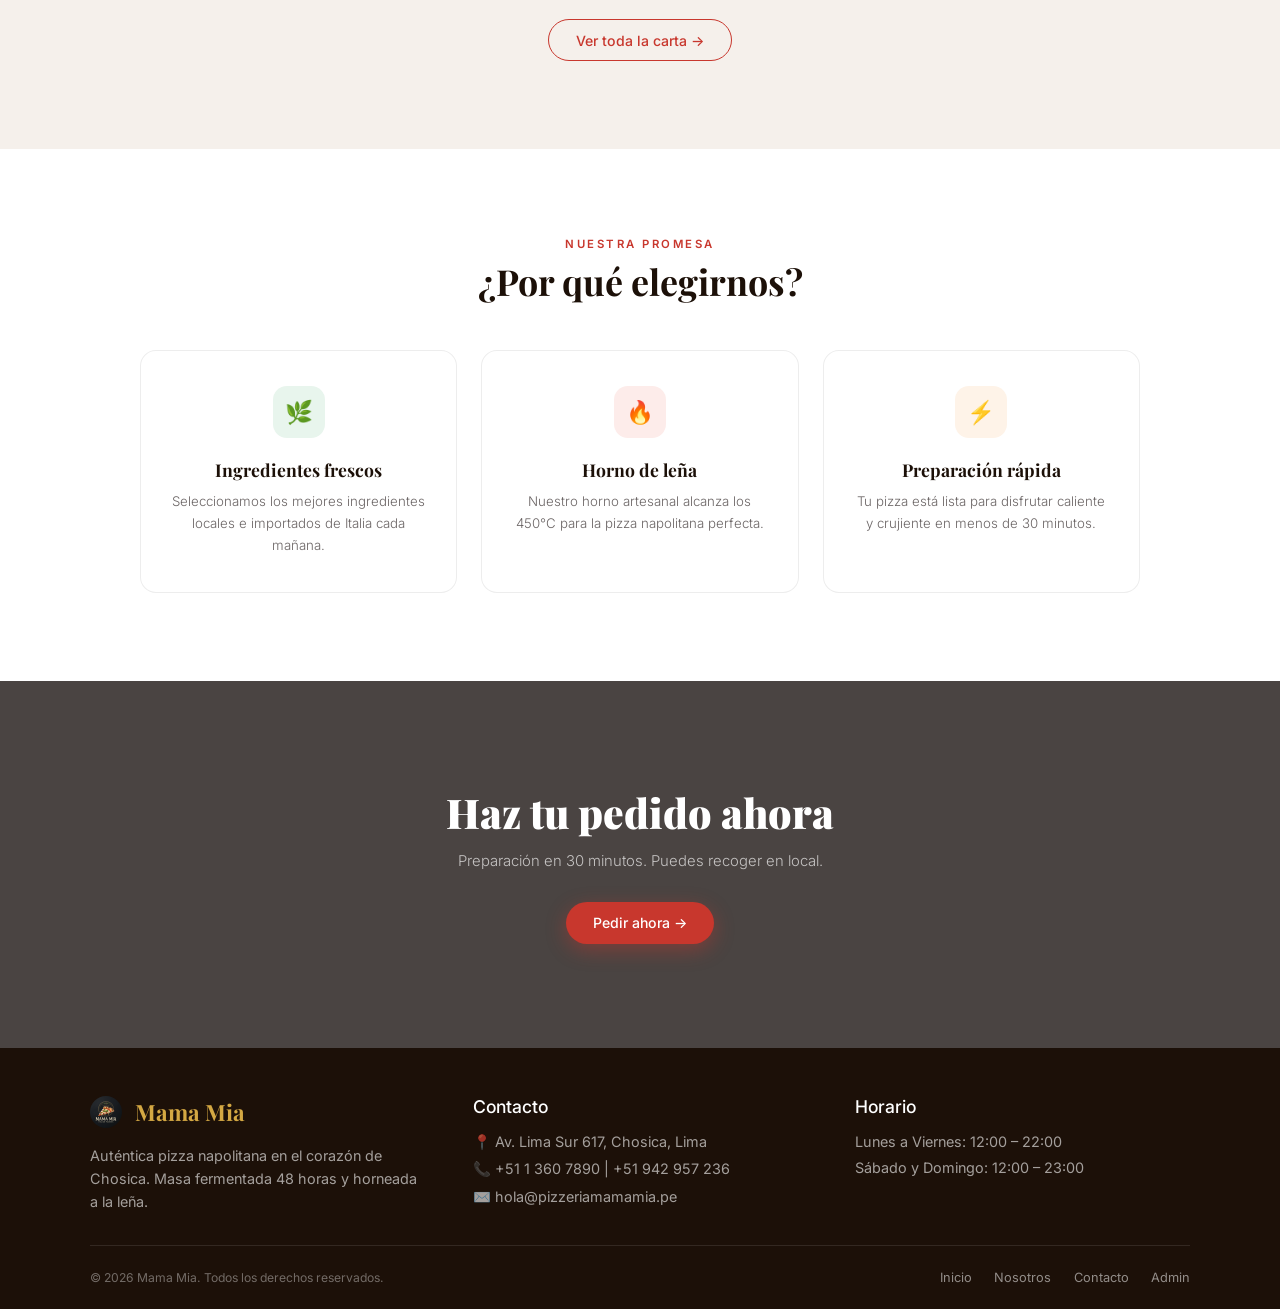
==== commit 4c83cf3c: "correción_total" ====
--- a/index.html
+++ b/index.html
@@ -13,7 +13,7 @@
   <!-- NAV -->
   <nav id="navbar">
     <a class="nav-logo" href="index.html">
-      <div class="nav-logo-icon">🍕</div>
+      <img src="img/logo.png" alt="Logo" class="nav-logo-icon" style="background:none; padding:0; object-fit:cover;"/>
       <span class="nav-logo-text">Mama Mia</span>
     </a>
     <ul class="nav-links">
@@ -25,7 +25,7 @@
     </ul>
     <div class="nav-right">
       <button class="nav-cart" onclick="location.href='carrito.html'" aria-label="Carrito">
-      🛒 <span class="nav-cart-badge" id="navCartBadge"></span>
+      <span style="font-size:1.1rem; display:inline-block; margin-right:4px;">🛍️</span> <span class="nav-cart-badge" id="navCartBadge"></span>
       </button>
       <a href="login.html" class="nav-signin">
         <svg width="13" height="13" fill="none" stroke="currentColor" stroke-width="2" viewBox="0 0 24 24"><circle cx="12" cy="8" r="4"/><path d="M4 20c0-4 3.6-7 8-7s8 3 8 7"/></svg>
@@ -62,7 +62,7 @@
 
       <div class="pizza-card">
         <div class="pizza-img-wrap">
-          <img src="https://images.unsplash.com/photo-1574071318508-1cdbab80d002?w=600&q=80" alt="Margherita Classica" loading="lazy"/>
+          <img src="img/pizza_margherita.png" alt="Margherita Classica" loading="lazy"/>
           <span class="pizza-cat" style="background:#D4A843">Clásicas</span>
         </div>
         <div class="pizza-body">
@@ -147,13 +147,38 @@
   </section>
 
   <!-- FOOTER -->
-  <footer>
-    <div class="footer-brand">🍕 Mama Mia Pizzería</div>
-    <div class="footer-copy">© 2026 Mama Mia. Todos los derechos reservados.</div>
-    <div class="footer-links">
-      <a href="nosotros.html">Nosotros</a>
-      <a href="nosotros.html#contacto">Contacto</a>
-      <a href="admin.html">Admin</a>
+    <footer>
+    <div class="footer-container">
+      <div class="footer-col">
+        <div class="footer-brand">
+          <img src="img/logo.png" alt="Logo"> Mama Mia
+        </div>
+        <p class="footer-desc">Auténtica pizza napolitana en el corazón de Chosica. Masa fermentada 48 horas y horneada a la leña.</p>
+      </div>
+      <div class="footer-col">
+        <h4>Contacto</h4>
+        <div class="footer-info">
+          <span>📍 Av. Lima Sur 617, Chosica, Lima</span>
+          <span>📞 +51 1 360 7890 | +51 942 957 236</span>
+          <span>✉️ hola@pizzeriamamamia.pe</span>
+        </div>
+      </div>
+      <div class="footer-col">
+        <h4>Horario</h4>
+        <div class="footer-info">
+          <span>Lunes a Viernes: 12:00 – 22:00</span>
+          <span>Sábado y Domingo: 12:00 – 23:00</span>
+        </div>
+      </div>
+    </div>
+    <div class="footer-bottom">
+      <div class="footer-copy">© 2026 Mama Mia. Todos los derechos reservados.</div>
+      <div class="footer-links">
+        <a href="index.html">Inicio</a>
+        <a href="nosotros.html">Nosotros</a>
+        <a href="contacto.html">Contacto</a>
+        <a href="admin.html">Admin</a>
+      </div>
     </div>
   </footer>
 
--- a/css/style.css
+++ b/css/style.css
@@ -35,7 +35,7 @@
 }
 
 /* ── NAV ── */
-nav {
+#navbar {
     position: fixed;
     top: 0;
     left: 0;
@@ -52,7 +52,7 @@
     transition: box-shadow 0.3s;
 }
 
-nav.scrolled {
+#navbar.scrolled {
     box-shadow: 0 2px 20px rgba(0, 0, 0, 0.1);
 }
 
@@ -276,21 +276,78 @@
 /* ── FOOTER ── */
 footer {
     background: #1C1008;
-    padding: 1.8rem 6%;
-    display: flex;
-    align-items: center;
-    justify-content: space-between;
-    flex-wrap: wrap;
-    gap: 1rem;
-}
-
-.footer-brand {
-    display: flex;
-    align-items: center;
-    gap: 0.5rem;
+    padding: 3rem 6% 1.5rem;
     color: rgba(255, 255, 255, 0.82);
     font-size: 0.88rem;
-    font-weight: 500;
+    display: flex;
+    flex-direction: column;
+    align-items: center;
+}
+
+.footer-container {
+    width: 100%;
+    max-width: 1100px;
+    display: flex;
+    flex-wrap: wrap;
+    gap: 3rem;
+    justify-content: space-between;
+    margin-bottom: 2rem;
+}
+
+.footer-col {
+    flex: 1;
+    min-width: 250px;
+}
+
+.footer-brand {
+    display: flex;
+    align-items: center;
+    gap: 0.8rem;
+    color: #D4A843;
+    font-family: 'Playfair Display', serif;
+    font-size: 1.4rem;
+    font-weight: 700;
+    margin-bottom: 1rem;
+}
+
+.footer-brand img {
+    width: 32px;
+    height: 32px;
+    border-radius: 50%;
+    object-fit: cover;
+}
+
+.footer-desc {
+    color: rgba(255, 255, 255, 0.6);
+    line-height: 1.6;
+    font-size: 0.9rem;
+}
+
+.footer-col h4 {
+    color: #fff;
+    font-size: 1.1rem;
+    margin-bottom: 1rem;
+    font-weight: 500;
+}
+
+.footer-info {
+    display: flex;
+    flex-direction: column;
+    gap: 0.6rem;
+    color: rgba(255, 255, 255, 0.6);
+    font-size: 0.9rem;
+}
+
+.footer-bottom {
+    width: 100%;
+    max-width: 1100px;
+    border-top: 1px solid rgba(255, 255, 255, 0.1);
+    padding-top: 1.5rem;
+    display: flex;
+    flex-wrap: wrap;
+    justify-content: space-between;
+    align-items: center;
+    gap: 1.5rem;
 }
 
 .footer-copy {
@@ -312,6 +369,142 @@
 
 .footer-links a:hover {
     color: #fff;
+}
+
+/* ── NAV USER DROPDOWN ── */
+.nav-user {
+    position: relative;
+}
+
+.nav-user-btn {
+    display: flex;
+    align-items: center;
+    gap: 0.5rem;
+    background: #F3E8E7;
+    border: none;
+    cursor: pointer;
+    padding: 0.42rem 0.9rem;
+    border-radius: 50px;
+    font-size: 0.84rem;
+    font-weight: 500;
+    color: var(--red);
+    font-family: 'Inter', sans-serif;
+    transition: background 0.2s;
+}
+
+.nav-user-btn:hover {
+    background: #FDECEA;
+}
+
+.nav-user-avatar {
+    width: 24px;
+    height: 24px;
+    border-radius: 50%;
+    background: var(--red);
+    color: #fff;
+    display: flex;
+    align-items: center;
+    justify-content: center;
+    font-size: 0.72rem;
+    font-weight: 700;
+    flex-shrink: 0;
+}
+
+.nav-user-arrow {
+    font-size: 0.7rem;
+    transition: transform 0.2s;
+}
+
+.nav-user-dropdown {
+    position: absolute;
+    top: calc(100% + 10px);
+    right: 0;
+    background: #fff;
+    border-radius: 14px;
+    min-width: 200px;
+    box-shadow: 0 8px 32px rgba(0, 0, 0, 0.14);
+    border: 1px solid rgba(0, 0, 0, 0.07);
+    overflow: hidden;
+    z-index: 9999;
+    animation: dropIn 0.2s cubic-bezier(.22, .68, 0, 1.2);
+}
+
+@keyframes dropIn {
+    from {
+        opacity: 0;
+        transform: translateY(-8px) scale(0.97);
+    }
+
+    to {
+        opacity: 1;
+        transform: translateY(0) scale(1);
+    }
+}
+
+.dropdown-header {
+    padding: 1rem 1.1rem 0.8rem;
+    border-bottom: 1px solid rgba(0, 0, 0, 0.06);
+    background: #FAFAFA;
+}
+
+.dropdown-name {
+    font-size: 0.88rem;
+    font-weight: 600;
+    color: var(--dark);
+}
+
+.dropdown-email {
+    font-size: 0.75rem;
+    color: var(--light-gray);
+    margin-top: 0.15rem;
+}
+
+.dropdown-item {
+    display: flex;
+    align-items: center;
+    gap: 0.6rem;
+    padding: 0.75rem 1.1rem;
+    font-size: 0.84rem;
+    color: var(--dark);
+    text-decoration: none;
+    transition: background 0.15s;
+    width: 100%;
+    background: none;
+    border: none;
+    cursor: pointer;
+    font-family: 'Inter', sans-serif;
+    text-align: left;
+}
+
+.dropdown-item:hover {
+    background: #F5F0EB;
+}
+
+.dropdown-item.logout {
+    color: var(--red);
+}
+
+.dropdown-item.logout:hover {
+    background: #FEF2F2;
+}
+
+.dropdown-divider {
+    height: 1px;
+    background: rgba(0, 0, 0, 0.06);
+    margin: 0.3rem 0;
+}
+
+.nav-user-dropdown {
+    pointer-events: auto;
+}
+
+.nav-user-dropdown.hidden {
+    display: none !important;
+    pointer-events: none;
+}
+
+body.dropdown-open {
+    overflow: hidden;
 }
 
 /* ── ANIMACIONES GLOBALES ── */
--- a/css/index.css
+++ b/css/index.css
@@ -15,7 +15,7 @@
 .hero-bg {
     position: absolute;
     inset: 0;
-    background: url('https://images.unsplash.com/photo-1574071318508-1cdbab80d002?w=1800&q=85') center/cover no-repeat;
+    background: url('../img/bg_hero_index.png') center/cover no-repeat;
     transform: scale(1.06);
     transition: transform 7s ease;
 }
